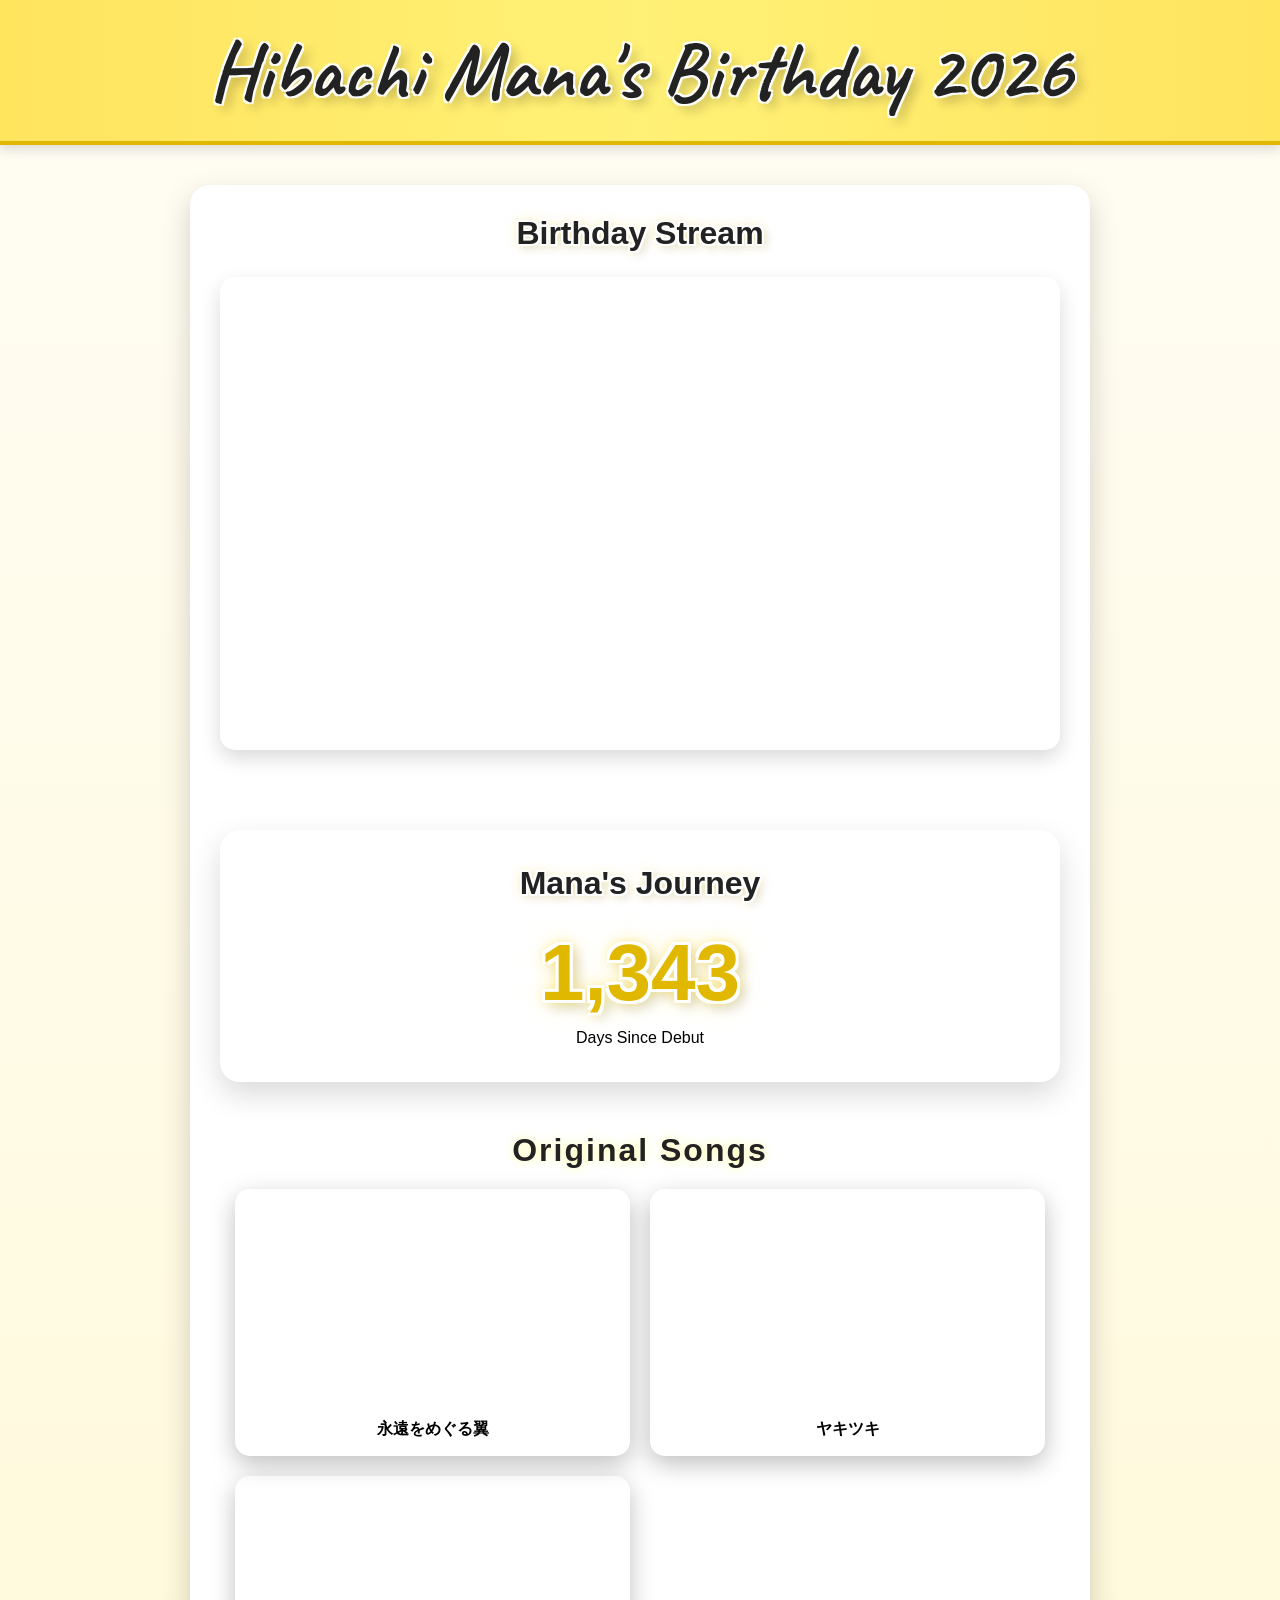
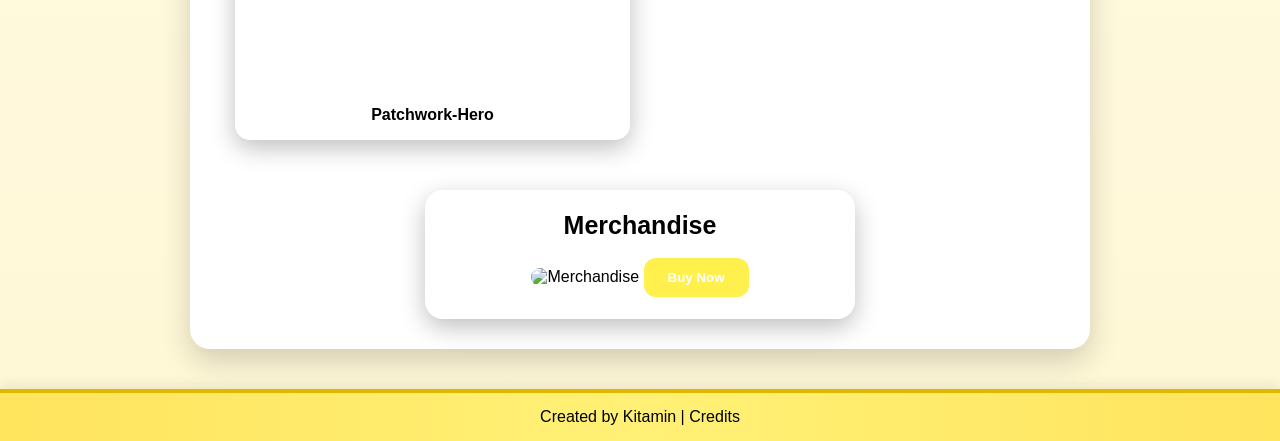
==== home.html @ e30b6520 "Add files via upload" ====
<!DOCTYPE html>
<html lang="en">
<head>
    <meta charset="UTF-8">
    <meta name="viewport" content="width=device-width, initial-scale=1.0">

    <title>Hibachi Mana's Birthday 2026</title>

    <!-- Google Font -->
    <link rel="preconnect" href="https://fonts.googleapis.com">
    <link rel="preconnect" href="https://fonts.gstatic.com" crossorigin>

    <link href="https://fonts.googleapis.com/css2?family=Caveat:wght@700&display=swap" rel="stylesheet">

    <!-- CSS -->
    <link rel="stylesheet" href="style.css">
</head>

<body>

    <!-- HEADER -->
    <header>
        <h1>Hibachi Mana's Birthday 2026</h1>
    </header>

    <!-- MAIN CONTENT -->
    <main>

        <div class="stream-container">

            <h2>Birthday Stream</h2>

            <div class="video-wrapper">

                <iframe
                    src="https://www.youtube.com/embed/fM9vVt75Yf0"
                    title="Hibachi Mana Birthday Stream"
                    frameborder="0"
                    allow="accelerometer; autoplay; clipboard-write; encrypted-media; gyroscope; picture-in-picture; web-share"
                    allowfullscreen>
                </iframe>

            </div>
            <div class="counter-card">

    <h2>Mana's Journey</h2>

    <div id="days-counter">
        Loading...
    </div>

    <p>
        Days Since Debut
    </p>

</div> 
<div class="song-section">

    <h2>Original Songs</h2>

    <div class="song-grid">

        <div class="song-card">
            <iframe src="https://www.youtube.com/embed/Y3eHuYhDsgo"
                frameborder="0" allowfullscreen></iframe>
            <p>永遠をめぐる翼</p>
        </div>

        <div class="song-card">
            <iframe src="https://www.youtube.com/embed/dPHWd5-vUDo"
                frameborder="0" allowfullscreen></iframe>
            <p>ヤキツキ</p>
        </div>

        <div class="song-card">
            <iframe src="https://www.youtube.com/embed/A1V6ZMw--Cs"
                frameborder="0" allowfullscreen></iframe>
            <p>Patchwork-Hero</p>
        </div>

    </div>

</div>

 <div class="merch-section">

    <div class="merch-card">

        <h3>Merchandise</h3>

        <img src="image/merchandise.jpg" alt="Merchandise" class="merch-img">

        <a href="https://belumadakitaminto.com" target="_blank">
            <button class="buy-btn">Buy Now</button>
        </a>

    </div>

</div>
        </div>

    </main>

    <!-- FOOTER -->
    <footer>
        <p>Created by Kitamin | Credits</p>
    </footer>

<script src="script.js"></script>

</body>
</html>
---- style.css ----
/* RESET */
*{
    margin:0;
    padding:0;
    box-sizing:border-box;
}

/* BODY */
body{
    min-height:100vh;
    display:flex;
    flex-direction:column;

    background:
    linear-gradient(
        180deg,
        #FFFDF5,
        #FFF8D6
    );

    font-family:Arial, sans-serif;

    animation:pageAppear 0.8s ease;
}

/* HEADER */
header{
    background:linear-gradient(
        90deg,
        #FFE45E,
        #FFF176,
        #FFE45E
    );

    padding:20px;

    text-align:center;

    border-bottom:4px solid #E0B800;

    box-shadow:
        0 4px 12px rgba(0,0,0,0.15);
}

header h1{
    font-family:"Caveat", cursive;

    font-size:5rem;

    color:#222;

    animation:
        titleAppear 1s ease-out,
        titleFloat 4s ease-in-out infinite;

    text-shadow:
        -2px -2px 0 rgba(255,255,255,0.9),
         2px -2px 0 rgba(255,255,255,0.9),
        -2px  2px 0 rgba(255,255,255,0.9),
         2px  2px 0 rgba(255,255,255,0.9),
         6px  6px 12px rgba(0,0,0,0.25);
}

/* MAIN */
main{
    flex:1;

    display:flex;

    justify-content:center;

    align-items:center;

    padding:40px;
}

/* VISUAL NOVEL */
.visual-novel{
    position:relative;

    width:700px;

    max-width:90%;

    overflow:hidden;

    border-radius:20px;

    background:white;

    box-shadow:
        0 12px 30px rgba(0,0,0,0.18);

    animation:vnAppear 1s ease-out;
}

/* CHARACTER IMAGE */
#character-image{
    width:100%;

    height:500px;

    object-fit:contain;

    display:block;

    padding-top:20px;

    animation:characterFloat 4s ease-in-out infinite;
}

/* DIALOG */
.dialog-box{
    position:absolute;

    left:20px;
    right:20px;
    bottom:20px;

    background:rgba(255,255,255,0.75);

    backdrop-filter:blur(8px);

    border-radius:16px;

    padding:18px;

    cursor:pointer;

    transition:0.2s;
}

.dialog-box:hover{
    background:rgba(255,255,255,0.82);
}

.name-box{
    display:inline-block;

    background:#FFE45E;

    padding:8px 16px;

    border-radius:8px;

    font-weight:bold;

    margin-bottom:10px;
}

#dialog-text{
    font-size:1.1rem;

    line-height:1.8;

    min-height:60px;
}
.fade-in{
    opacity: 0;
    transform: translateY(40px);
    transition: all 0.8s ease;
}

.fade-in.show{
    opacity: 1;
    transform: translateY(0);
}

.click-indicator{
    margin-top:10px;

    text-align:right;

    font-size:0.9rem;

    opacity:0.7;

    animation:blink 1s infinite;
}


/* efek nyala-nyala */
@keyframes pulse{
    0%{ transform:scale(1); opacity:1; }
    50%{ transform:scale(1.1); opacity:0.7; }
    100%{ transform:scale(1); opacity:1; }
}

/* STREAM PAGE */
.stream-container{
    width:900px;

    max-width:95%;

    background:white;

    border-radius:20px;

    padding:30px;

    box-shadow:
        0 12px 30px rgba(0,0,0,0.18);

    animation:streamAppear 1s ease-out;

    transition:0.3s;
}

.stream-container:hover{
    transform:translateY(-5px);

    box-shadow:
        0 18px 40px rgba(0,0,0,0.22);
}

.stream-container h2{

    text-align:center;

    margin-bottom:25px;

    font-size:2rem;

    color:#222;

    text-shadow:
       -2px -2px 0 #fff,
         2px -2px 0 #fff,
        -2px  2px 0 #fff,
         2px  2px 0 #fff,

         0 0 8px rgba(255,228,94,0.5),
         0 0 15px rgba(255,228,94,0.25),

         4px 4px 10px rgba(0,0,0,0.15);

}

.video-wrapper{
    position:relative;

    width:100%;

    padding-bottom:56.25%;
}

.video-wrapper iframe{
    position:absolute;

    top:0;
    left:0;

    width:100%;
    height:100%;

    border:none;

    border-radius:15px;

    box-shadow:
        0 8px 20px rgba(0,0,0,0.15);
}

/* DEBUT COUNTER */

.counter-card{

    margin-top:80px;

    background:white;

    border-radius:20px;

    padding:35px;

    text-align:center;

    box-shadow:
        0 12px 30px rgba(0,0,0,0.15);

    animation:streamAppear 1.3s ease-out;

    transition:0.3s;
}

.counter-card:hover{

    transform:translateY(-5px);

    box-shadow:
        0 18px 40px rgba(0,0,0,0.22);
}

.counter-title{

    font-size:2rem;

    color:#222;

    margin-bottom:15px;

    text-shadow:
         -2px -2px 0 #fff,
         2px -2px 0 #fff,
        -2px  2px 0 #fff,
         2px  2px 0 #fff,

         0 0 8px rgba(255,228,94,0.5),
         0 0 15px rgba(255,228,94,0.25),

         4px 4px 10px rgba(0,0,0,0.15);
}

#days-counter{

    font-size:5rem;

    font-weight:bold;

    color:#E0B800;

    text-shadow:
    
        -3px -3px 0 #fff,
         3px -3px 0 #fff,
        -3px  3px 0 #fff,
         3px  3px 0 #fff,

        0 0 8px rgba(255,228,94,0.8),
        0 0 16px rgba(255,228,94,0.6),
        0 0 28px rgba(255,228,94,0.4),

        6px 6px 14px rgba(0,0,0,0.2);

    margin-bottom:10px;

    animation:
    counterFloat 3s ease-in-out infinite,
    glowPulse 2.5s ease-in-out infinite;
}

.counter-subtitle{

    font-size:1.2rem;

    color:#555;

    margin-bottom:15px;
}

.counter-message{

    font-size:1rem;

    color:#666;

    line-height:1.8;
}

@keyframes counterFloat{

    0%{
        transform:translateY(0px);
    }

    50%{
        transform:translateY(-5px);
    }

    100%{
        transform:translateY(0px);
    }
}
@keyframes glowPulse{

    0%{
        filter:drop-shadow(0 0 2px rgba(255,228,94,0.4));
    }

    50%{
        filter:drop-shadow(0 0 12px rgba(255,228,94,0.8));
    }

    100%{
        filter:drop-shadow(0 0 2px rgba(255,228,94,0.4));
    }
}
.song-section{
    margin-top: 50px;
    text-align: center;
}

.song-section h2{
    font-size: 32px;
    margin-bottom: 20px;
    text-shadow: 0 0 10px rgba(252, 255, 77, 0.5);
    letter-spacing: 2px;
}

/* GRID */
.song-grid{
    display: grid;
    grid-template-columns: repeat(auto-fit, minmax(280px, 1fr));
    gap: 20px;

    max-width: 1000px;
    margin: 0 auto;
    padding: 0 15px;
    justify-items: center;
}

/* CARD */
.song-card{
    border-radius: 15px;
    padding: 15px;

    overflow: hidden;
    width: 100%;

    background: rgba(255,255,255,0.08);
    border: 1px solid rgba(255,255,255,0.2);
    box-shadow: 0 8px 25px rgba(0,0,0,0.25);

    transition: 0.3s ease;
}

/* VIDEO */
.song-card iframe{
 width: 100%;
    aspect-ratio: 16 / 9;
    border-radius: 12px;
    display: block;
}

/* TITLE */
.song-card p{
    margin-top: 10px;
    font-weight: bold;
}

/* HOVER ANIMATION */
.song-card:hover{
    transform: translateY(-10px) scale(1.04);
    border-color: rgba(243, 255, 77, 0.6);
    box-shadow: 0 15px 35px rgba(0,0,0,0.4);
}

.merch-section{
    margin-top: 50px;
    display: flex;
    justify-content: center;
}

.merch-card{
    width: 430px; /* 🔥 kotak diperbesar */
    padding: 20px;
    border-radius: 18px;
    text-align: center;

    background: rgba(255, 255, 255, 0.08);
    border: 1px solid rgba(255, 255, 255, 0.25);
    box-shadow: 0 8px 25px rgba(0,0,0,0.25);

    transition: all 0.3s ease;
}

/* 🔥 hover kotak */
.merch-card:hover{
    transform: translateY(-8px) scale(1.03);
    box-shadow: 0 15px 35px rgba(0,0,0,0.4);
    border-color: rgba(237, 255, 77, 0.6);
}

.merch-card h3{
    margin-bottom: 18px;
    font-size: 25px;
}

.merch-img{
    width: 100%;
    border-radius: 14px;
    margin-bottom: 12px;
    transition: transform 0.3s ease;
}

/* optional: gambar ikut zoom halus saat hover card */
.merch-card:hover .merch-img{
    transform: scale(1.05);
}

.buy-btn{
    padding: 12px 24px;
    border: none;
    border-radius: 12px;
    background: #fff04d;
    color: white;
    cursor: pointer;
    font-weight: bold;

    transition: all 0.25s ease;
}

/* 🔥 animasi button hover */
.buy-btn:hover{
    background: #fff56e;
    transform: scale(1.08);
    box-shadow: 0 8px 20px rgba(229, 252, 25, 0.418);
}

/* efek klik */
.buy-btn:active{
    transform: scale(0.95);
}
/* FOOTER */
footer{
    background:linear-gradient(
        90deg,
        #FFE45E,
        #FFF176,
        #FFE45E
    );

    text-align:center;

    padding:15px;

    border-top:4px solid #E0B800;

    box-shadow:
        0 -4px 12px rgba(0,0,0,0.08);
}

/* FADE OUT */
.fade-out{
    opacity:0;
    transition:opacity 1s ease;
}

/* ANIMATIONS */

@keyframes pageAppear{
    from{
        opacity:0;
    }

    to{
        opacity:1;
    }
}

@keyframes titleAppear{
    from{
        opacity:0;
        transform:translateY(-20px);
    }

    to{
        opacity:1;
        transform:translateY(0);
    }
}

@keyframes titleFloat{
    0%{
        transform:translateY(0);
    }

    50%{
        transform:translateY(-3px);
    }

    100%{
        transform:translateY(0);
    }
}

@keyframes vnAppear{
    from{
        opacity:0;
        transform:translateY(40px) scale(0.95);
    }

    to{
        opacity:1;
        transform:translateY(0) scale(1);
    }
}

@keyframes streamAppear{
    from{
        opacity:0;
        transform:translateY(60px) scale(0.9);
    }

    to{
        opacity:1;
        transform:translateY(0) scale(1);
    }
}

@keyframes blink{
    50%{
        opacity:0.2;
    }
}

@keyframes characterFloat{
    0%{
        transform:translateY(0px);
    }

    50%{
        transform:translateY(-6px);
    }

    100%{
        transform:translateY(0px);
    }
}

/* MOBILE */
@media(max-width:768px){

    header h1{
        font-size:3rem;
    }

    #character-image{
        height:410px;
    }

    #dialog-text{
        font-size:1rem;
    }

    .dialog-box{
        left:10px;
        right:10px;
        bottom:10px;
    }

    .stream-container{
        padding:20px;
    }

    .stream-container h2{
        font-size:1.5rem;
    }
}
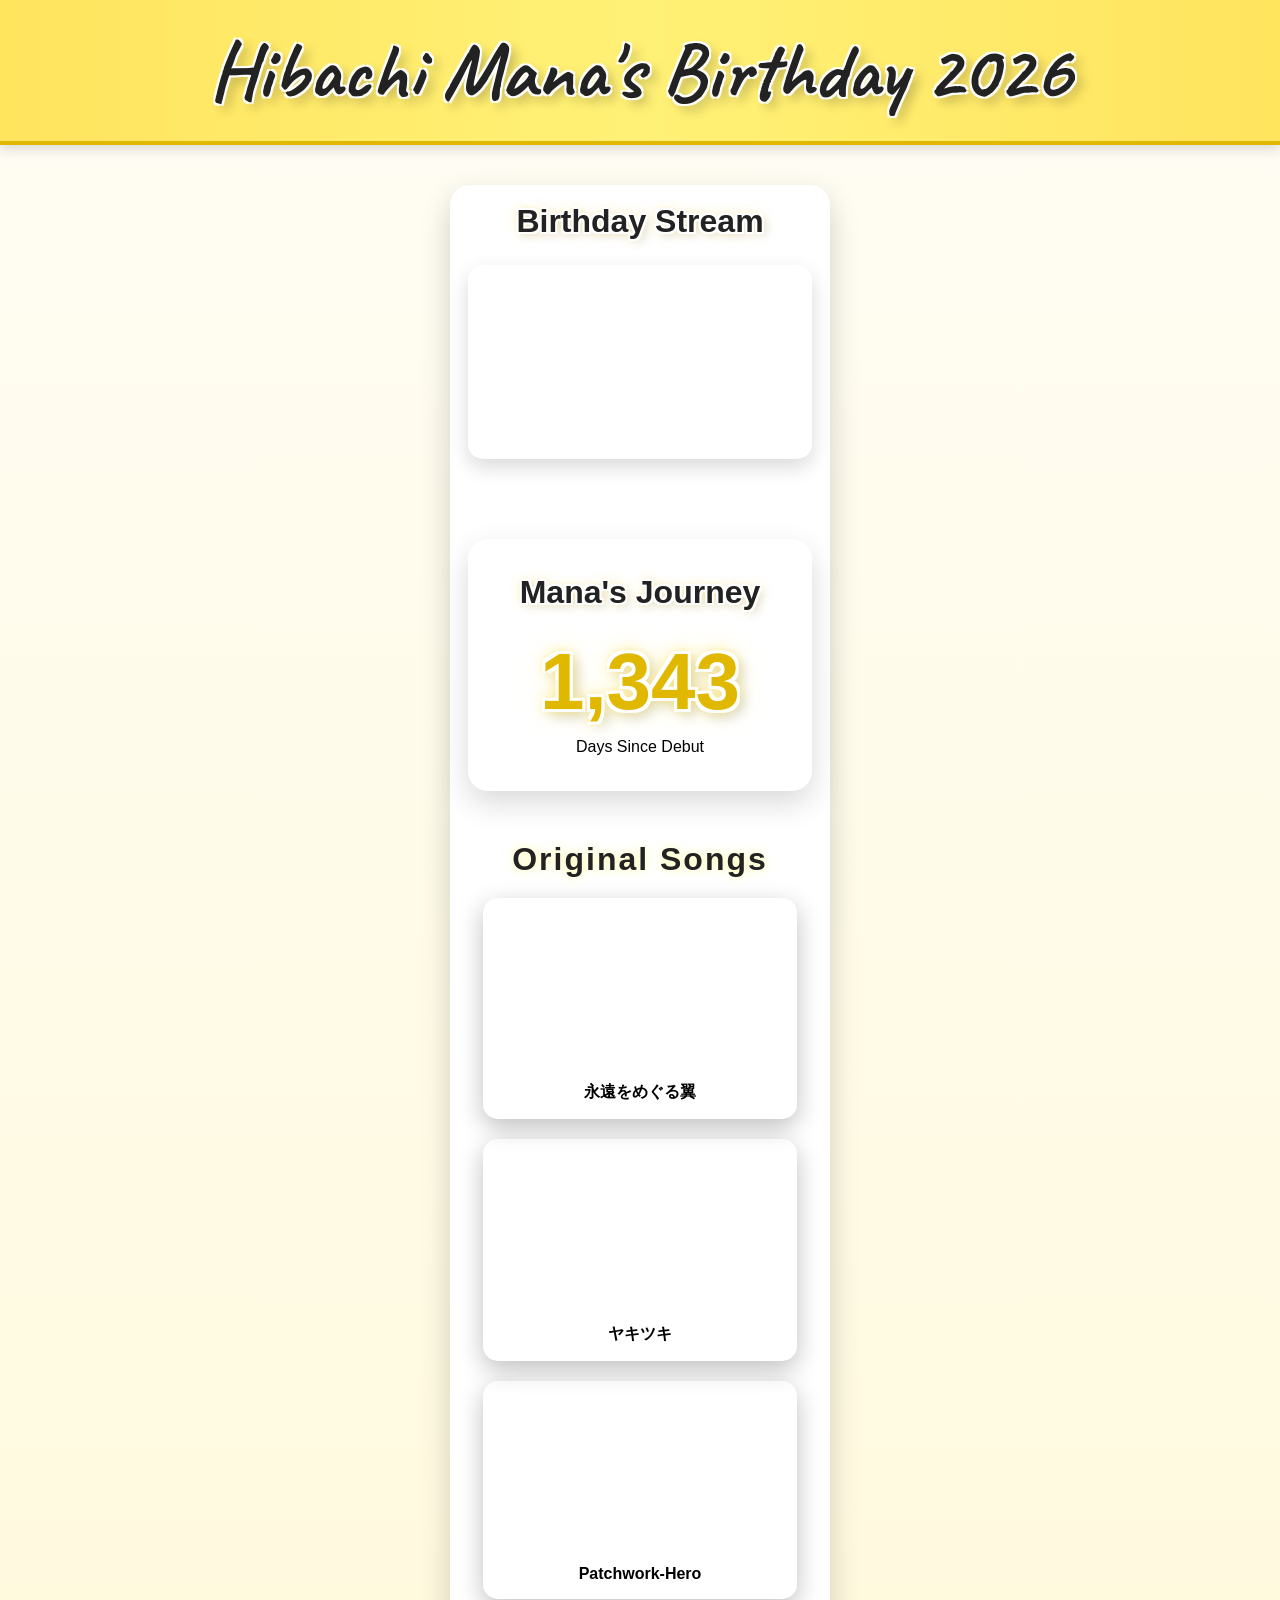
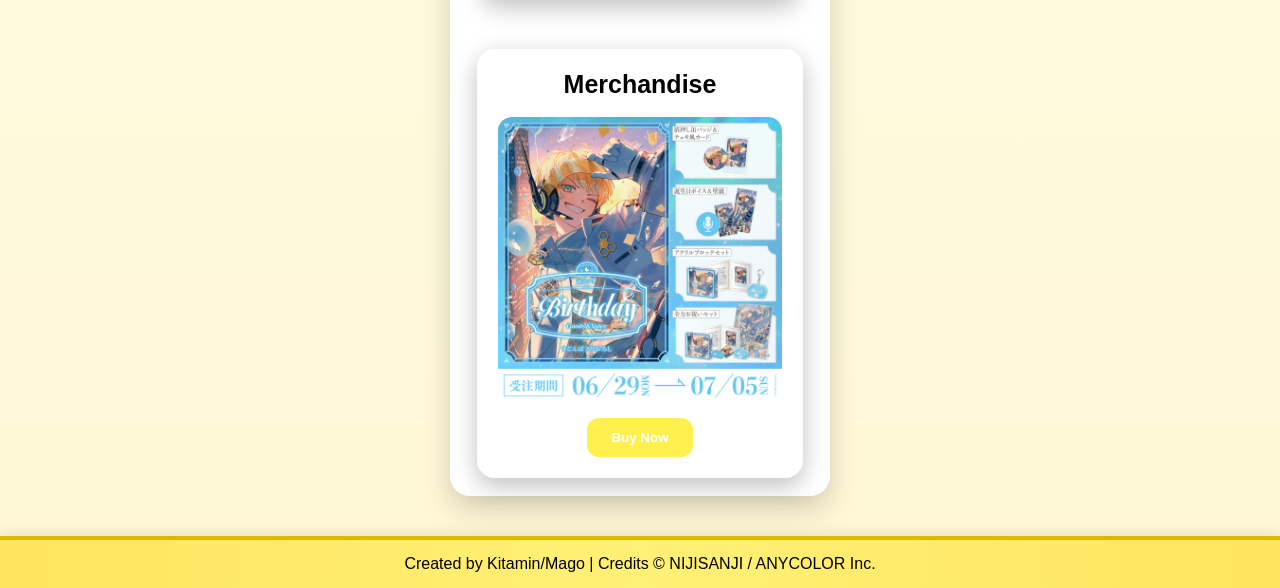
==== commit c32c9ac8: "Add files via upload" ====
--- a/home.html
+++ b/home.html
@@ -33,7 +33,7 @@
             <div class="video-wrapper">
 
                 <iframe
-                    src="https://www.youtube.com/embed/fM9vVt75Yf0"
+                    src="https://www.youtube.com/embed/sBA2VoJyhM4?si"
                     title="Hibachi Mana Birthday Stream"
                     frameborder="0"
                     allow="accelerometer; autoplay; clipboard-write; encrypted-media; gyroscope; picture-in-picture; web-share"
@@ -90,7 +90,7 @@
 
         <img src="image/merchandise.jpg" alt="Merchandise" class="merch-img">
 
-        <a href="https://belumadakitaminto.com" target="_blank">
+        <a href="https://shop.nijisanji.jp/SSZS-74714.html" target="_blank">
             <button class="buy-btn">Buy Now</button>
         </a>
 
@@ -103,7 +103,7 @@
 
     <!-- FOOTER -->
     <footer>
-        <p>Created by Kitamin | Credits</p>
+        <p>Created by Kitamin/Mago | Credits © NIJISANJI / ANYCOLOR Inc.</p>
     </footer>
 
 <script src="script.js"></script>
--- a/style.css
+++ b/style.css
@@ -188,15 +188,16 @@
 
 /* STREAM PAGE */
 .stream-container{
-    width:900px;
-
-    max-width:95%;
+    width:95%;
+
+    max-width:380px;
+
+    padding:18px;
 
     background:white;
 
     border-radius:20px;
 
-    padding:30px;
 
     box-shadow:
         0 12px 30px rgba(0,0,0,0.18);
@@ -452,7 +453,9 @@
 }
 
 .merch-card{
-    width: 430px; /* 🔥 kotak diperbesar */
+    width: 95%; /* 🔥 kotak diperbesar */
+    max-width:380px;
+
     padding: 20px;
     border-radius: 18px;
     text-align: center;
@@ -619,31 +622,357 @@
 }
 
 /* MOBILE */
-@media(max-width:768px){
+/* ================= MOBILE ================= */
+
+@media screen and (max-width:768px){
+
+    body{
+        overflow-x:hidden;
+    }
+
+    main{
+        padding:18px;
+    }
+
+    /* HEADER */
+
+    header{
+        padding:15px;
+    }
 
     header h1{
-        font-size:3rem;
+        font-size:2.2rem;
+        line-height:1.2;
+    }
+
+    /* VISUAL NOVEL */
+
+    .visual-novel{
+        width:100%;
+        border-radius:16px;
     }
 
     #character-image{
-        height:410px;
-    }
-
-    #dialog-text{
-        font-size:1rem;
+        height:320px;
+        padding-top:10px;
     }
 
     .dialog-box{
         left:10px;
         right:10px;
         bottom:10px;
-    }
+        padding:14px;
+    }
+
+    .name-box{
+        font-size:14px;
+        padding:6px 12px;
+    }
+
+    #dialog-text{
+        font-size:15px;
+        line-height:1.6;
+    }
+
+    .click-indicator{
+        font-size:13px;
+    }
+
+    /* STREAM */
 
     .stream-container{
+
+        width:100%;
+
         padding:20px;
+
+        border-radius:16px;
+
     }
 
     .stream-container h2{
+
         font-size:1.5rem;
-    }
+
+        margin-bottom:18px;
+
+    }
+
+    /* COUNTER */
+
+    .counter-card{
+
+        margin-top:40px;
+
+        padding:20px;
+
+    }
+
+    .counter-title{
+
+        font-size:1.5rem;
+
+    }
+
+    #days-counter{
+
+        font-size:3rem;
+
+    }
+
+    .counter-subtitle{
+
+        font-size:1rem;
+
+    }
+
+    .counter-message{
+
+        font-size:0.95rem;
+
+    }
+
+    /* SONG */
+
+    .song-section{
+
+        margin-top:35px;
+
+    }
+
+    .song-section h2{
+
+        font-size:1.8rem;
+
+    }
+
+    .song-grid{
+
+    width:95%;
+
+    margin:auto;
+
+    }
+
+    /* MERCH */
+
+    .merch-card{
+
+        width:100%;
+
+        padding:18px;
+
+    }
+
+    .merch-card h3{
+
+        font-size:22px;
+
+    }
+
+    .buy-btn{
+
+        width:100%;
+
+        font-size:16px;
+
+    }
+
+    /* QUIZ */
+
+    .quiz-card{
+
+    width:95%;
+
+    max-width:380px;
+
+    padding:18px;
+
+    }
+
+    #score-now{
+
+        font-size:16px;
+
+    }
+
+    .quiz-card h2{
+
+    font-size:22px;
+
+    line-height:1.4;
+
+    }
+
+    .choice{
+
+        font-size:16px;
+
+        padding:13px;
+
+    }
+
+    #comment{
+
+        font-size:15px;
+
+    }
+
+    #nextBtn{
+
+        width:100%;
+
+        font-size:16px;
+
+    }
+
+    /* FOOTER */
+
+    footer{
+
+        font-size:14px;
+
+        padding:12px;
+
+    }
+
+}
+
+/* ================= QUIZ ================= */
+
+.quiz-card{
+
+    width:800px;
+
+    max-width:95%;
+
+    background:white;
+
+    border-radius:20px;
+
+    padding:35px;
+
+    box-shadow:0 15px 35px rgba(0,0,0,.18);
+
+    text-align:center;
+}
+
+#score-now{
+
+    margin-bottom:25px;
+
+    font-size:20px;
+
+    color:#666;
+
+    font-weight:bold;
+}
+
+.quiz-card h2{
+
+    font-size:32px;
+
+    margin-bottom:30px;
+}
+
+#choices{
+
+    display:flex;
+
+    flex-direction:column;
+
+    gap:15px;
+}
+
+.choice{
+
+    padding:18px;
+
+    border:none;
+
+    border-radius:15px;
+
+    background:#FFE45E;
+
+    cursor:pointer;
+
+    font-size:20px;
+
+    transition:.25s;
+}
+
+.choice:hover{
+
+    transform:scale(1.03);
+
+    background:#FFF176;
+}
+
+.choice.correct{
+
+    background:#62d56b;
+
+    color:white;
+}
+
+.choice.wrong{
+
+    background:#ef5b5b;
+
+    color:white;
+}
+
+#comment-box{
+
+    margin-top:30px;
+
+    padding:20px;
+
+    border-radius:15px;
+
+    background:#fffbe2;
+
+    display:none;
+}
+
+#comment-box h3{
+
+    margin-bottom:10px;
+
+    color:#E0B800;
+}
+
+#comment{
+
+    font-size:20px;
+
+    line-height:1.7;
+}
+
+#nextBtn{
+
+    display:none;
+
+    margin-top:25px;
+
+    padding:15px 35px;
+
+    font-size:18px;
+
+    border:none;
+
+    border-radius:12px;
+
+    background:#FFE45E;
+
+    cursor:pointer;
+
+    transition:.25s;
+}
+
+#nextBtn:hover{
+
+    transform:scale(1.05);
+
+    background:#FFF176;
 }
